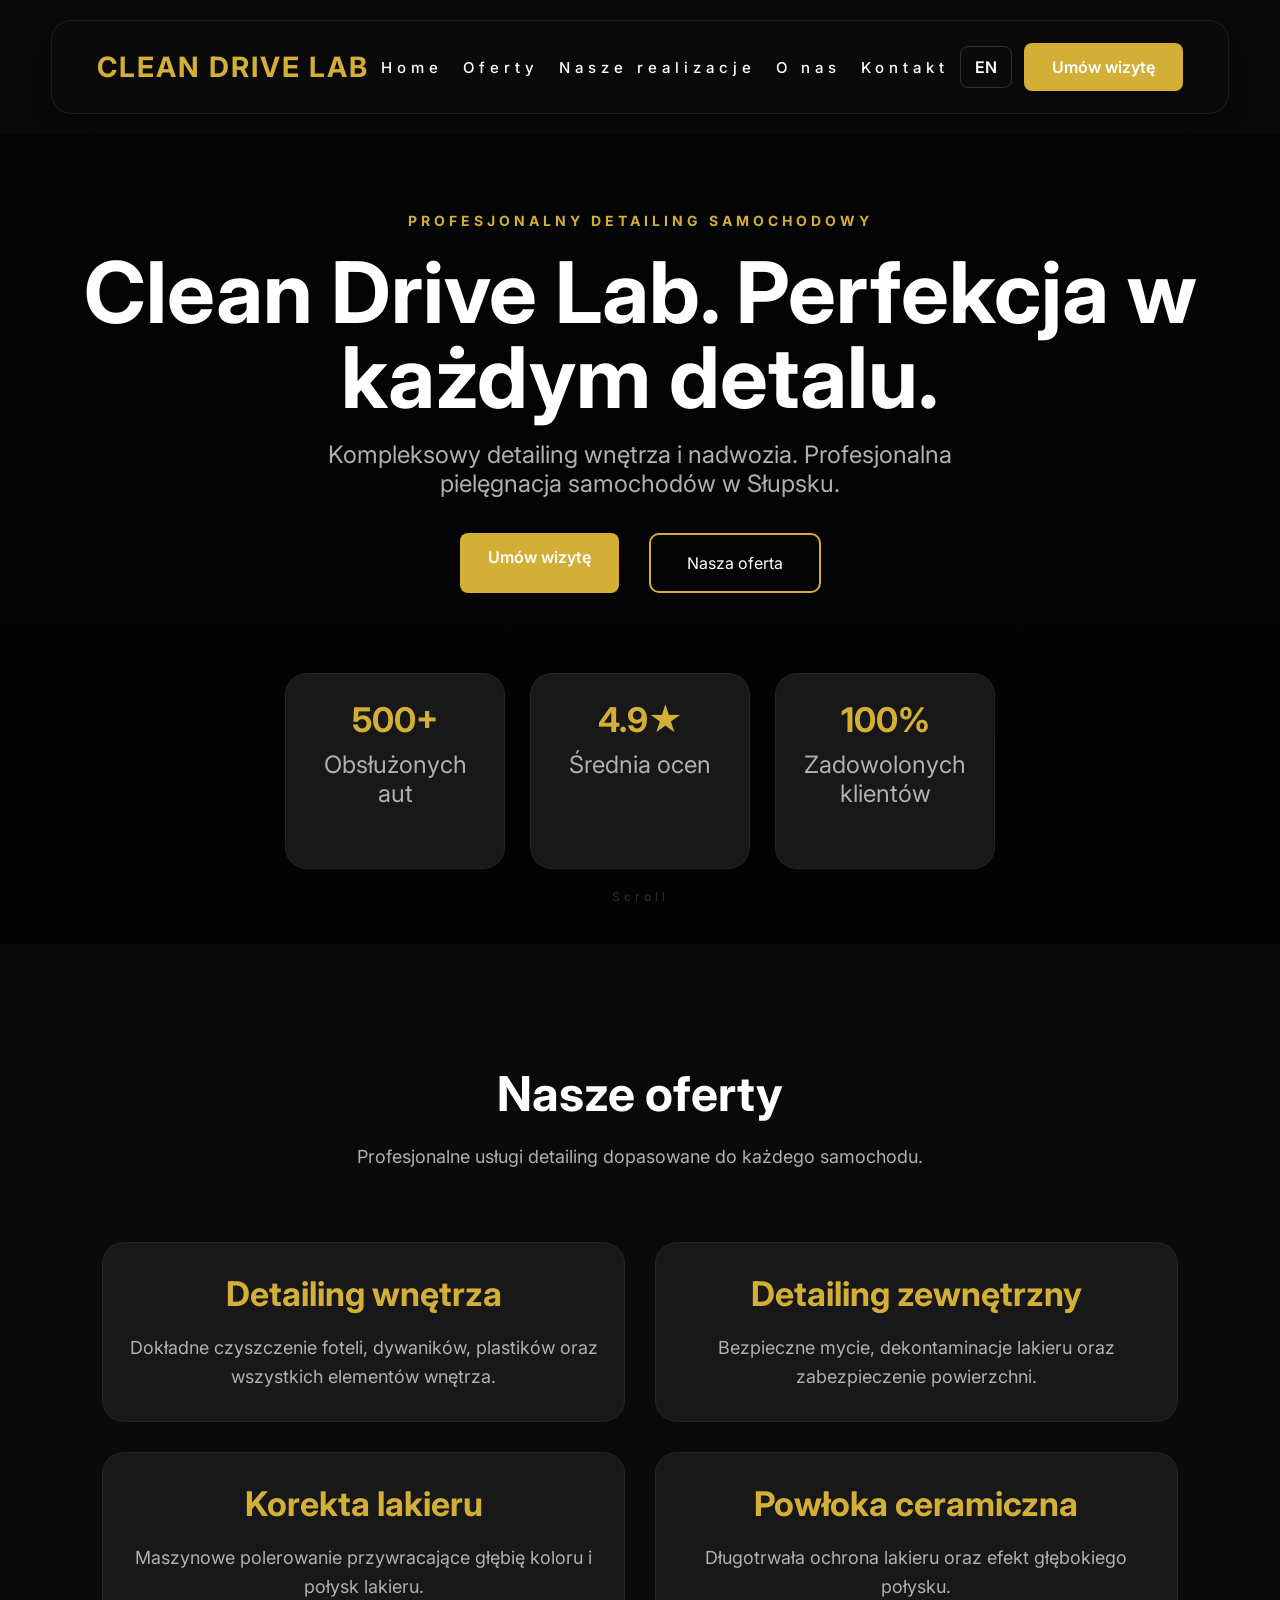
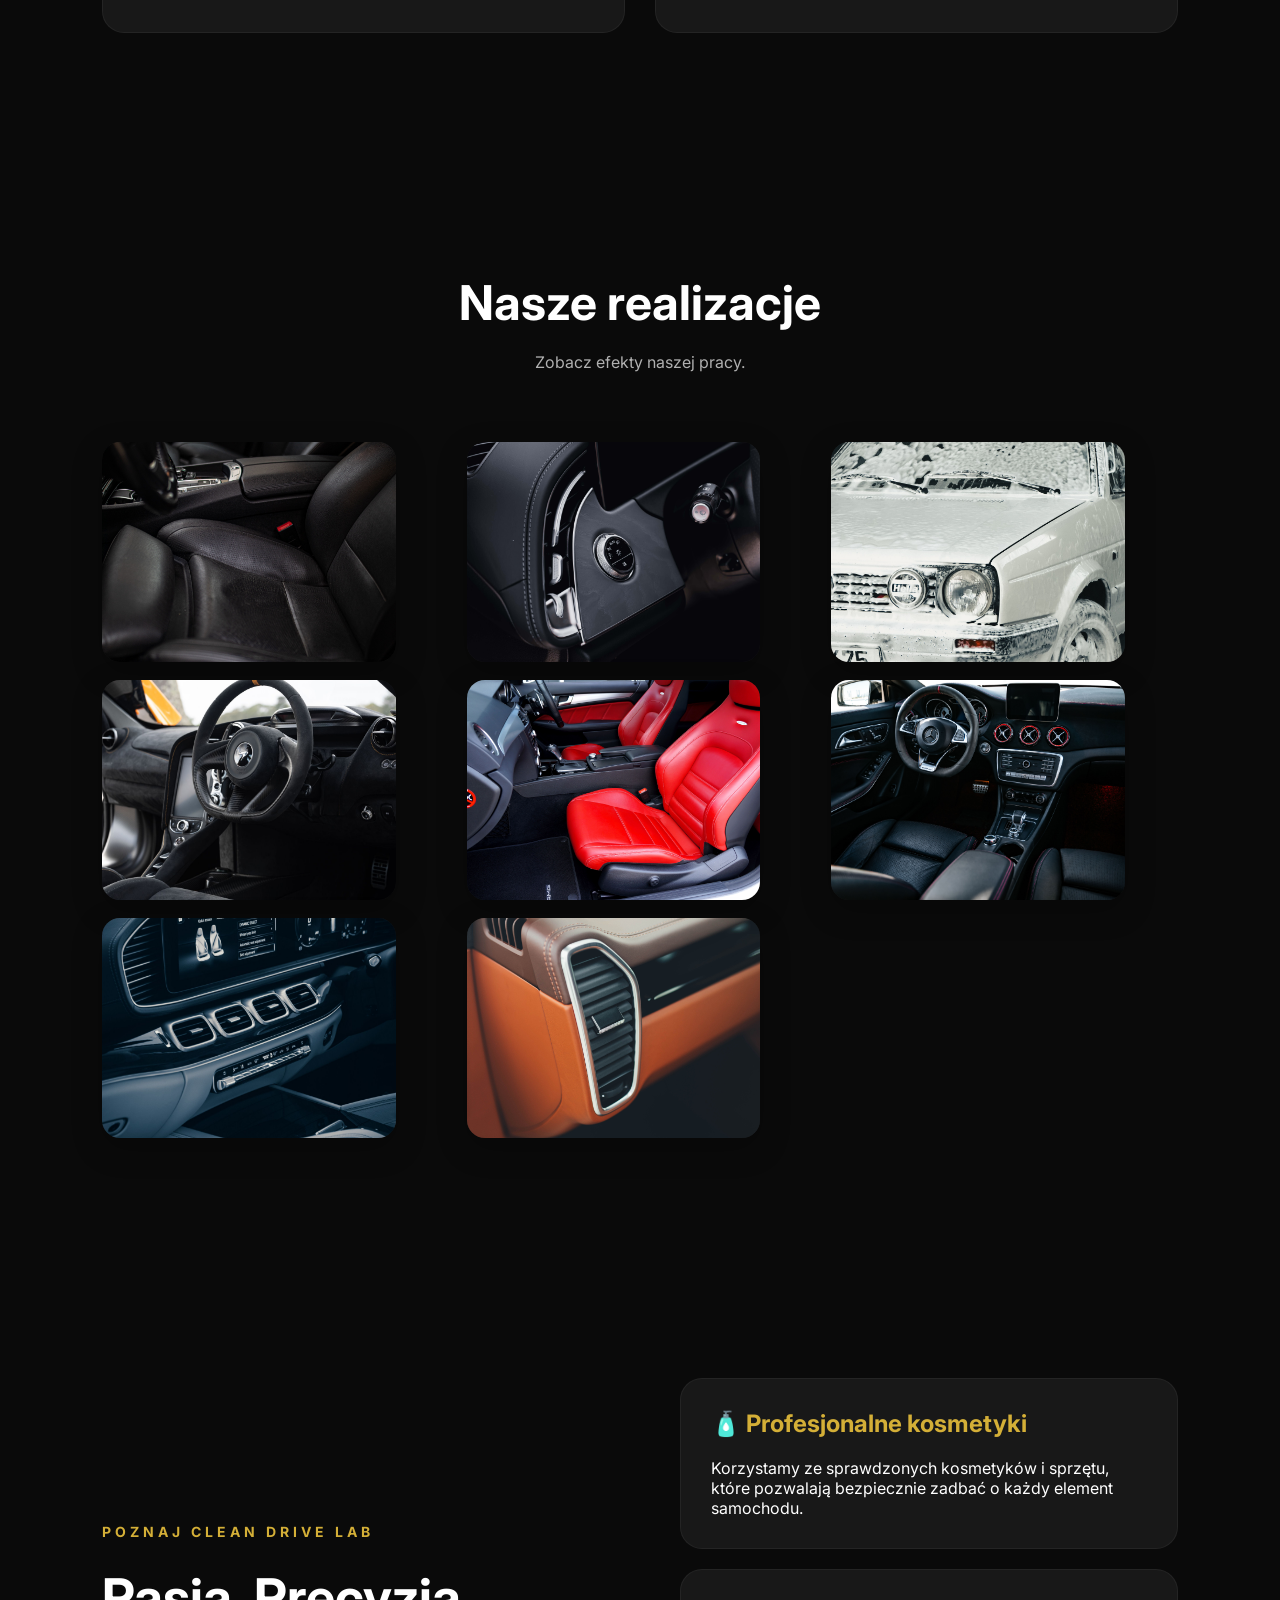
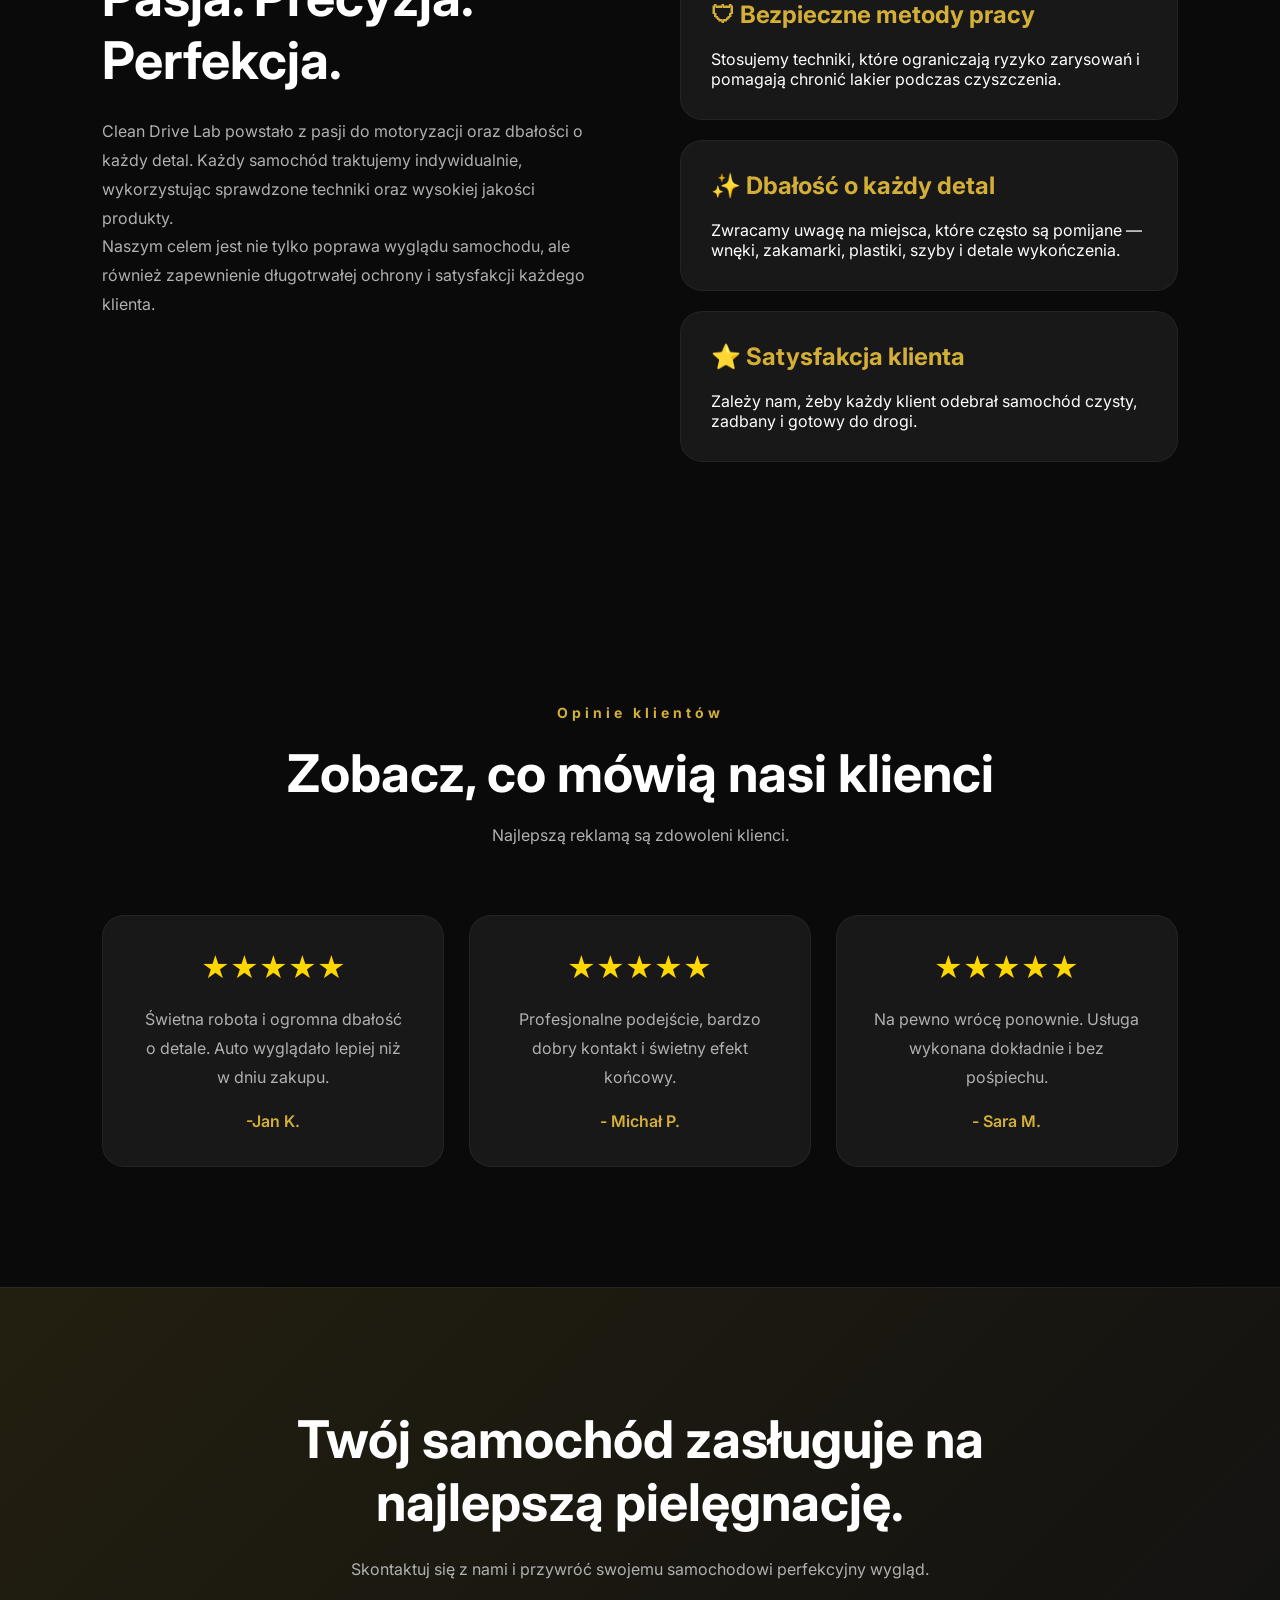
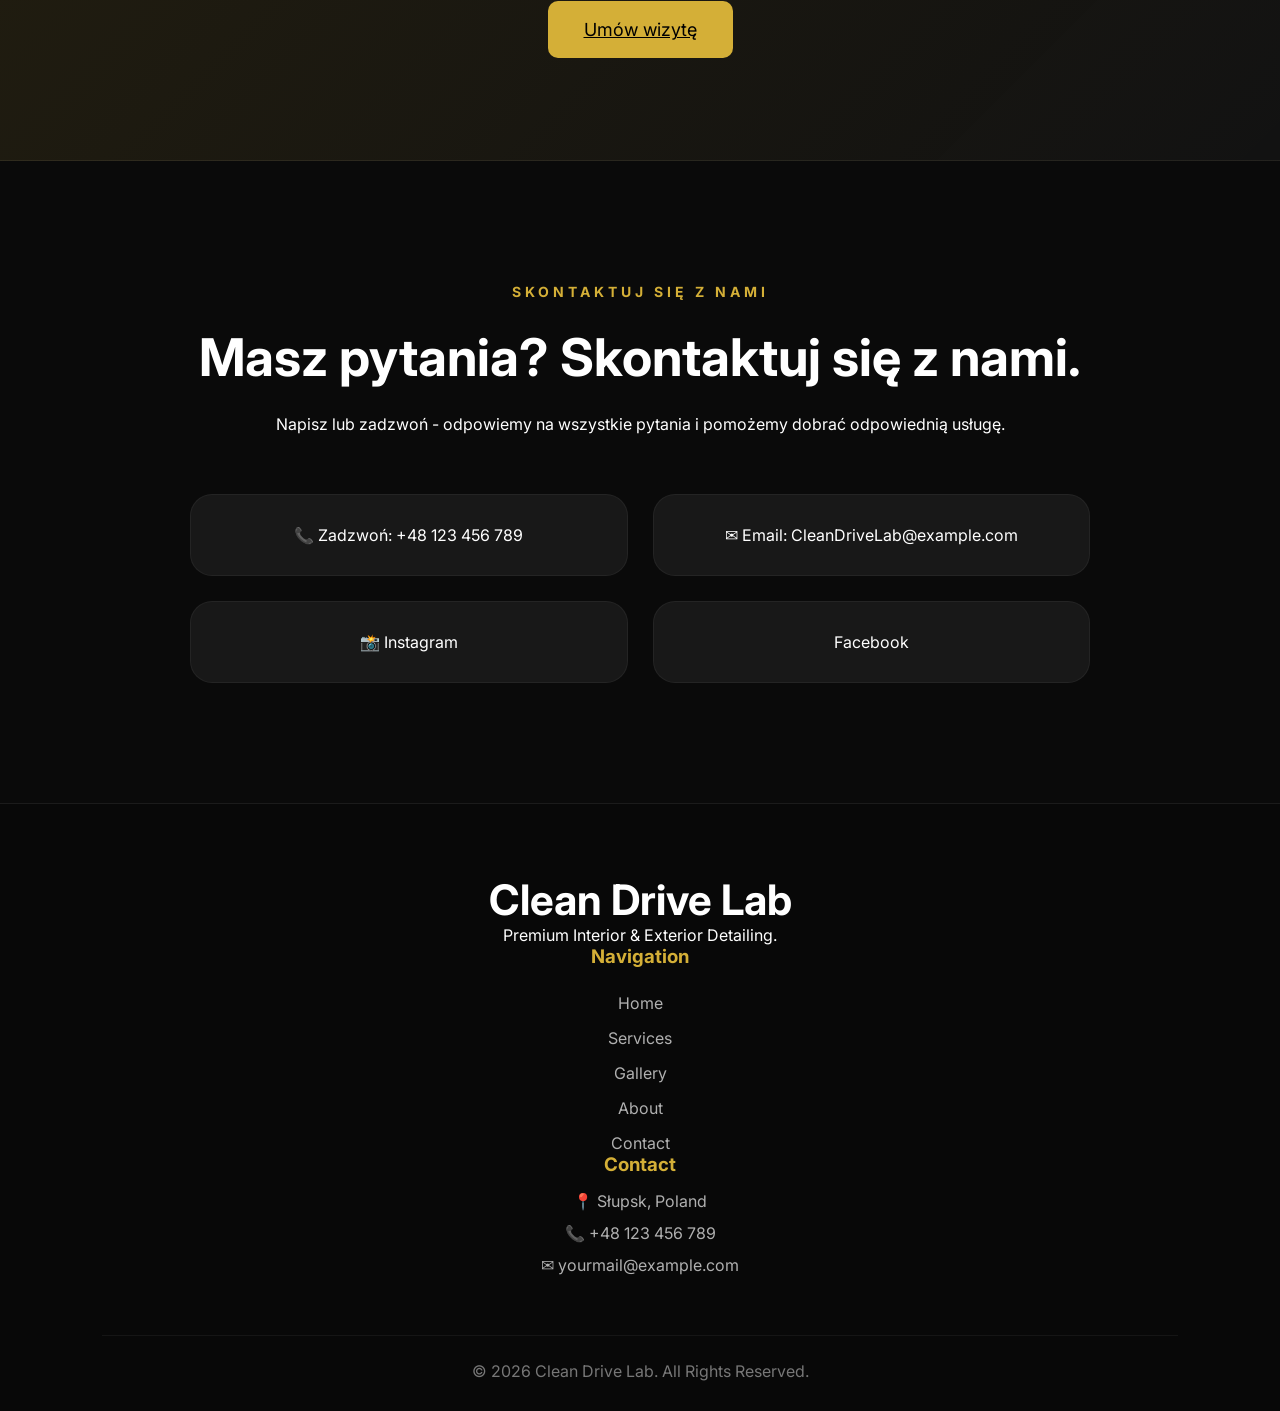
==== pl/index.html @ bde7d73b "Version 2 Polish translation and mobile fixes" ====
<!DOCTYPE html>
<html lang="en">
<head>
    <meta charset="UTF-8">
    <meta name="viewport" content="width=device-width, initial-scale=1.0">
    <title>Clean Drive Lab</title>
    <link rel="preconnect" href="https://fonts.googleapis.com">

<link rel="preconnect" href="https://fonts.gstatic.com" crossorigin>

<link href="https://fonts.googleapis.com/css2?family=Inter:wght@300;400;500;600;700&display=swap" rel="stylesheet">
    <link rel="stylesheet" href="../css/style.css">

</head>

<body>
    
    <header>

        <nav class="navbar">
            
            <div class="logo">
              
                Clean Drive Lab
            </div>

            <div class="nav-links">
            
                <a href="#home">Home</a>

                <a href="#services">Oferty</a>

                <a href="#gallery">Nasze realizacje</a>

                <a href="#about">O nas</a>

                <a href="#contact">Kontakt</a>
                
            </div>

            <a href="../index.html" class="lang-btn">EN</a>
           
            <a href="#contact" class="book-btn">
                Umów wizytę
            </a>

        </nav>

    </header>

    <section id="home" class="hero">

        <video class="hero-video" autoplay muted loop playsinline>

            <source src="../videos/hero.mp4" type="video/mp4">

        </video>

        <div class="overlay"></div>

        <div class="hero-content">

            <span class="subtitle">
                PROFESJONALNY DETAILING SAMOCHODOWY
            </span>

            <h1>

                Clean Drive Lab.      
                Perfekcja w każdym detalu.

            </h1>

            <p>

               Kompleksowy detailing wnętrza i nadwozia.
               Profesjonalna pielęgnacja samochodów w Słupsku.

            </p>

            <div class="hero-buttons">

                <a href="#contact" class="book-btn">
                    Umów wizytę

                </a>

                <a href="#services" class="secondary-btn">

                    Nasza oferta

                </a>

            </div>

            <div class="stats">

                <div class="stat-card">

                    <h2>500+</h2>

                    <p>Obsłużonych aut</p>

                </div>

                <div class="stat-card">

                    <h2>4.9★</h2>

                    <p>Średnia ocen</p>

                </div>

                <div class="stat-card">

                    <h2>100%</h2>

                    <p>Zadowolonych klientów</p>

                </div>

            </div>

           
        </div>

        <div class="scroll-indicator">

            Scroll  

        </div>

    </section>

    <section id="services" class="services">

        <h2>Nasze oferty</h2>

        <P class="services-subtitle">


            Profesjonalne usługi detailing dopasowane do każdego samochodu.

        </P>

        <div class="services-grid">

        <div class="service-card">
            <h3>Detailing wnętrza</h3>
            <p>Dokładne czyszczenie foteli, dywaników, plastików oraz wszystkich elementów wnętrza.</p>
        </div>

        <div class="service-card">
            <h3>Detailing zewnętrzny</h3>
            <p>Bezpieczne mycie, dekontaminacje lakieru oraz zabezpieczenie powierzchni.</p>
        </div>

        <div class="service-card">
            <h3>Korekta lakieru</h3>
            <p>Maszynowe polerowanie przywracające głębię koloru i połysk lakieru.</p>
        </div>

        <div class="service-card">
            <h3>Powłoka ceramiczna</h3>
            <p>Długotrwała ochrona lakieru oraz efekt głębokiego połysku.</p>
        </div>

        </div>

    </section>

    <section id="gallery" class="gallery">

    <h2>Nasze realizacje</h2>

    <p class="gallery-subtitle">

        Zobacz efekty naszej pracy.
    </p>

    <div class="gallery-grid">

    <div class="gallery-card">
        <img src="../images/car1.jpg" alt="Detailed BMW">
    </div>

    <div class="gallery-card">
        <img src="../images/car2.jpg" alt="Detailed BMW">
    </div>

    <div class="gallery-card">
        <img src="../images/car3.jpg" alt="Detailed BMW" loading="lazy">
    </div>

    <div class="gallery-card">
        <img src="../images/car4.jpg" alt="Detailed BMW" loading="lazy">
    </div>

    <div class="gallery-card">
        <img src="../images/car5.jpg" alt="Detailed BMW" loading="lazy">
    </div>

    <div class="gallery-card">
        <img src="../images/car6.jpg" alt="Detailed BMW" loading="lazy">
    </div>

    <div class="gallery-card">
        <img src="../images/car7.jpg" alt="Detailed BMW" loading="lazy">
    </div>
    <div class="gallery-card">
        <img src="../images/car8.jpg" alt="Detailed BMW" loading="lazy">
    </div>
    
</div>

</section>

<section id="about" class="about">

    <div class="about-left">

        <span class="subtitle">

            POZNAJ CLEAN DRIVE LAB

        </span>

        <h2>

            Pasja. 
            Precyzja. 
            Perfekcja.

        </h2>

        <p>

        Clean Drive Lab powstało z pasji do motoryzacji oraz dbałości o każdy detal.
        Każdy samochód traktujemy indywidualnie, wykorzystując sprawdzone techniki oraz wysokiej jakości produkty.

        </p>

        <p>

            Naszym celem jest nie tylko poprawa wyglądu samochodu, ale również zapewnienie długotrwałej ochrony i satysfakcji każdego klienta.

        </p>

    </div>

    <div class="about-right">

        <div class="feature">

            <h3>🧴 Profesjonalne kosmetyki</h3>

            <p>Korzystamy ze sprawdzonych kosmetyków i sprzętu, które pozwalają bezpiecznie zadbać o każdy element samochodu.</p>

        </div>

        <div class="feature">

            <h3>🛡 Bezpieczne metody pracy</h3>

            <p>Stosujemy techniki, które ograniczają ryzyko zarysowań i pomagają chronić lakier podczas czyszczenia.</p>

        </div>

        <div class="feature">

            <h3>✨ Dbałość o każdy detal</h3>

            <p>Zwracamy uwagę na miejsca, które często są pomijane — wnęki, zakamarki, plastiki, szyby i detale wykończenia.</p>

        </div>

        <div class="feature">

            <h3>⭐ Satysfakcja klienta</h3>

            <p>Zależy nam, żeby każdy klient odebrał samochód czysty, zadbany i gotowy do drogi.</p>

        </div>

    </div>

</section>

<section id="reviews" class="reviews">
    <span class="subtitle">
        Opinie klientów
    </span>

    <h2>
        Zobacz, co mówią nasi klienci
    </h2>

    <p class="reviews-subtitle">
        Najlepszą reklamą są zdowoleni klienci.
    </p>

<div class="reviews-grid">
    <div class="review-card">
        <h3>★★★★★</h3>
        <p>
           Świetna robota i ogromna dbałość o detale. Auto wyglądało lepiej niż w dniu zakupu. 
        </p>
        <span>-Jan K.</span>
    </div>

     <div class="review-card">

            <h3>★★★★★</h3>

            <p>

              Profesjonalne podejście, bardzo dobry kontakt i świetny efekt końcowy.  
            </p>

            <span>- Michał P.</span>

        </div>

        <div class="review-card">

            <h3>★★★★★</h3>

            <p>

                Na pewno wrócę ponownie. Usługa wykonana dokładnie i bez pośpiechu.
            </p>

            <span>- Sara M.</span>

        </div>

</div>
</section>


<section class="cta">
     
    <h2>Twój samochód zasługuje na najlepszą pielęgnację.</h2>

    <p>
        Skontaktuj się z nami i przywróć swojemu samochodowi perfekcyjny wygląd.
    </p>
    <a href="#contact" class="hero-btn">
        Umów wizytę
    </a>
    
    </section>



    <section id="contact" class="contact">

    <span class="subtitle">SKONTAKTUJ SIĘ Z NAMI</span>

    <h2>Masz pytania?
        Skontaktuj się z nami.
    </h2>

    <p class="contact-text">
       Napisz lub zadzwoń - odpowiemy na wszystkie pytania i pomożemy dobrać odpowiednią usługę. 
    </p>

    <div class="contact-box">
        <a href="tel:+48 123 456 789" class="contact-card">
            📞 Zadzwoń: +48 123 456 789
        </a>

    
        <a href="CleanDriveLab@exapmle.com" class="contact-card">
              ✉ Email: CleanDriveLab@example.com

        </a>

         <a href="https://www.instagram.com/" class="contact-card" target="_blank">
            📸 Instagram
        </a>

        <a href="https://www.facebook.com/" class="contact-card" target="_blank">
            Facebook
        </a>
    </div>
        
        

    </section>

    <footer>
        <div class="footer-container">
            <div class="footer-logo">
                <h2>Clean Drive Lab</h2>
                <p>
                    Premium Interior & Exterior Detailing.
                </p>

            </div>

            <div class="footer-links">
                <h3>Navigation</h3>
                
                <a href="#home">Home</a>
                <a href="#services">Services</a>
                <a href="#gallery">Gallery</a>
                <a href="#about">About</a>
                <a href="#contact">Contact</a>
            </div>

            <div class="footer-contact">
                <h3>Contact</h3>
                <p>📍 Słupsk, Poland</p>

                <p>📞 +48 123 456 789</p>

                <p>✉ yourmail@example.com</p>

            </div>

        </div>

        <div class="copyright">
             © 2026 Clean Drive Lab. All Rights Reserved.
        </div>
    </footer>

    <script src="../js/script.js"></script>

</body>
</html>
---- css/style.css ----
:root {
    --background:#0A0A0A;
    --card:#181818;
    --gold:#D4AF37;
    --white:#FFFFFF;
    --grey:#B0B0B0;
}


html{
    scroll-behavior:smooth;
}


* {
  margin: 0;
  padding: 0;
  box-sizing: border-box;
}

html,body{
    width:100%;
    overflow-x:hidden;
}

body {

  background: var(--background);
  color: var(--white);
  font-family: 'Inter', sans-serif;
  scroll-behavior:smooth;
}


.navbar {
  display: flex;
  justify-content: space-between;
  align-items: center;
  padding:22px 45px;
  position:sticky;
  top:0;
  z-index:1000;
  background:rgba(10,10,10,85);
  backdrop-filter:blur(12px);
  width:92%;
  max-width: 1700px;
  margin:20px auto;
  border-radius: 20px;
  border:1px solid rgba(255,255,255,.08);
  box-shadow: 0 20px 60px rgba(0,0,0,.45);
}

.logo{
  font-size: 28px;
  font-weight: 700;
  letter-spacing: 2px;
  text-transform: uppercase;
  color: var(--gold);
}

.nav-links {
  display: flex;
  list-style:none;
  gap: 20px;
}

.nav-links a{
    text-decoration: none;
    color: var(--white);
    transition: color 0.3s;
    font-weight: 500;
    font-size: 15px;
    letter-spacing: 5px;
}

.nav-links a:hover {
  color: var(--gold);
  letter-spacing: 2px;
}

.book-btn{
    background: var(--gold);
    color: var(--white);
    padding: 14px 28px;
    border: none;
    border-radius: 8px;
    cursor: pointer;
    transition:0.3s;
    font-weight: 600;
    text-decoration:none;
    display:inline-block;
}

.book-btn:hover{
    transform: scale(1.05);
}

.hero {

    min-height:90vh;
    padding:0 40px;
    position:relative;
    display:flex;
    justify-content: center;
    align-items: center;
    text-align: center;
    overflow:hidden;
}

.hero h1 {
  font-size: 85px;
  margin: 20px 0;
  line-height: 1;
  font-weight: 700;
}

.hero p{
    font-size: 24px;
    color:var(--grey);
    max-width:700px;
    margin:0 auto 35px;
}

.hero-btn{
    background:var(--gold);
    color:black;
    border:none;
    padding:18px 36px;
    font-size:18px;
    border-radius:10px;
    cursor:pointer;
    transition:0.3s;
}

.hero-btn:hover{
    transform:translateY(-3px);
    box-shadow: 0 10px 30px rgba(212,175,55,.35);
}

.hero-content{
    position:relative;
    z-index:2;
    animation:fadeUp 1.2s ease;
}

.subtitle{
    color:var(--gold);
    letter-spacing:4px;
    font-size:14px;
    font-weight:bold;
}

.hero-buttons{
    display:flex;
    justify-content:center;
    gap:30px;
    margin-top:35px;
}

.secondary-btn{
    display:inline-block;

    background:transparent;

    color:white;

    border:2px solid var(--gold);

    padding:18px 36px;

    border-radius:10px;

    cursor:pointer;

    transition:.3s;

    text-decoration:none;
}

.secondary-btn:hover{
    background:var(--gold);
    color:black;
    box-shadow:0 10px 30px rgba(212,175,55,.25);
}

.stats{
    display:flex;
    justify-content:center;
    gap: 25px;
    margin-top:80px;
}

.stat-card{
    background:var(--card);
    padding: 25px;
    width: 220px;
    border-radius: 22px;
    transition:.3s;
    border:1px solid rgba(255,255,255,.05);
}

.stat-card:hover{
    transform:translateY(-12px);
    box-shadow: 0 25px 60px rgba(0,0,0,.5);
}

.stat-card h2{
    color:var(--gold);
    font-size: 34px;
    margin-bottom:10px;
}

.stat-card p{
    color:var(--grey);
}

.hero-video{
    position:absolute;
    inset:0;
    width:100%;
    height:100%;
    object-fit:cover;
    object-position:center;
    filter:brightness(.45);
    z-index:0;
}

.overlay{
    position:absolute;
    inset:0;
    background:linear-gradient(
        to bottom,

        rgba(0,0,0,.55),

        rgba(0,0,0,.75)
    )
        ;
        z-index:1;
}

@keyframes fadeUp{
    from{
        opacity:0;
        transform:translateY(50px);
    }
    to{
        opacity:1;
        transform:translateY(0);
    }
}

.scroll-indicator{
    position:absolute;
    bottom: 40px;
    left:50%;
    transform:translateX(-50%);
    color:var(--grey);
    letter-spacing:4px;
    font-size:12px;
}

.gallery{

    padding:120px 8%;

    text-align:center;

}

.gallery h2{

    font-size:48px;

    margin-bottom:20px;

}

.gallery-subtitle{

    color:var(--grey);

    margin-bottom:70px;

}

.gallery-grid{

    display:grid;

    grid-template-columns:repeat(auto-fit,minmax(280px,1fr));

    gap:18px;

}

.gallery-card{

    aspect-ratio:4/3;

    border-radius:18px;

    overflow:hidden;

    background:var(--card);

    cursor:pointer;

    max-height:220px;

    box-shadow:0 10px 30px rgba(0,0,0,.25);

}

.gallery-card img{

    width:100%;

    height:100%;

    object-fit:cover;

    transition:.4s;

    object-position:center;

}

.gallery-card:hover img{

    transform:scale(1.08);
}

.contact{
    padding:120px 8%;
    text-align:center;
}

.contact h2{
    font-size:52px;
    margin:25px 0;
}

.contact-text{
    color:var(-grey);
    margin-bottom:60px;
}

.contact-box{
    max-width:900px;
    margin:0 auto;
    display:grid;
    grid-template-columns:repeat(2,1fr);
    gap:25px;
}

.contact-card{
    background:var(--card);
    color:var(--white);
    text-decoration:none;
    padding:30px;
    border-radius:22px;
    border:1px solid rgba(255,255,255,.05);
    transition:.35s;
}

.contact-card:hover{
    transform:translateY(-8px);
    border-color:var(--gold);
    color:var(--gold);
}

.reviews{
    padding:120px 8%;
    text-align:center;
}

.reviews h2{
    font-size:52px;
    margin:20px 0;
}

.reviews-subtitle{
    color:var(--grey);
    margin-bottom:70px;
}

.reviews-grid{
    display:grid;
    grid-template-columns:repeat(3,1fr);
    gap:25px;
}

.review-card{
    background:var(--card);
    padding:35px;
    border-radius:22px;
    border:1px solid rgba(255,255,255,.05);
    transition:.35s;
}

.review-card:hover{
    transform:translateY(-10px);
    border-color:var(--gold);
}

.review-card h3{
    color:#FFD700;
    font-size:28px;
    margin-bottom:20px;
}

.review-card p{
    color:var(--grey);
    line-height:1.8;
    margin-bottom:20px;
}

.review-card span{
    color:var(--gold);
    font-weight:600;
}

.cta{
    padding:120px 8%;
    text-align:center;
    background:linear-gradient(
        135deg,
        rgba(212,175,55,.12),
        rgba(255,255,255,.03)
    );
    border-top:1px solid rgba(255,255,255,.06);
    border-bottom:1px solid rgba(255,255,255,.06);
}

.cta h2{
    font-size:52px;
    max-width:900px;
    margin:0 auto 25px;
}

.cta p{
    color:var(--grey);
    margin-bottom:40px;
}

section{
    scroll-margin-top:120px;
}


@media (max-width: 900px) {
    .navbar {
        width:92%;

        flex-direction: column;

        padding:18px;
        
        gap:20px;

    
    }

    .nav-links {
        flex-direction: column;
        
        align-items:center;

        gap:18px;
    }

    .hero{
        padding:120px 20px 60px;
    }

    .hero h1 {
        font-size:42px;
        line-height:1.1;
    }

    .services h2,
    .gallery h2,
    .about-left h2,
    .reviews h2,
    .contact h2{
        font-size:36px;
    }

    .hero p {
        font-size: 10px;
    }

    .hero-buttons {
        flex-direction: column;
        align-items:center;
    }

    .stats,
    .services-grid,
    .gallery-grid,
    .about,
    .reviews-grid,
    .contact-box,
    .footer-container{
    grid-template-columns:1fr;
}

    .stats {
        flex-direction: column;

        margin-top:50px;

        align-items: center;
    }

    .stat-card,
    .service-card,
    .feature,
    .review-card,
    .contact-card{
    width:100%;
    max-width:340px;
    margin:0 auto;
}

    .gallery-card{
        width:100%;
        max-width:340px;
        margin:0 auto;
        aspect-ratio:4/3;
    }


    .about-left h2,
    .services h2,
    .gallery h2,
    .reviews h2,
    .contact h2,
    .cta h2{
    font-size:36px;
}

    section{
        padding-left:20px;
        padding-right:20px;
    }

    .stats-card{
        width:100%;
        max-width:320px;
    }


    .gallery-grid{

        grid-template-columns:1fr;

    }


.contact-box{
    grid-template-columns:1fr;
}

.footer-container{
    grid-template-columns:1fr;
    text-align:center;
}

.reviews-grid{
    grid-template-columns:1fr;
}

.cta h2{
    font-size:36px;
}

.services-grid{
    display:grid;
    grid-template-columns:1fr !important;
    width:100%;
}

.service-card{
    width:100%;
    max-width:100%;
    box-sizing:border-box;
}

    .about{
        display:grid;
        grid-template-columns:1fr;
        text-align:center;
        gap:50px;
        padding:70px 20px;
    }

    .about-left{
        width:100%;
    }

    .about-left h2{
        font-size:42px;
    }

    .about-left p{
        font-size:16px;
        line-height:1.7;
    }

    .about-right{
    display:grid;
    grid-template-columns:1fr;
    gap:20px;
    width:100%;
}

.feature{
    padding:20px;
    border-radius:16px;
    width:100%;
    max-width:100%;
    margin:0;
    box-sizing:border-box;
}

.feature h3{
    font-size:20px;
    margin-bottom:12px;
}

.feature p{
    font-size:15px;
    line-height:1.6s;
}

}

.services{

    overflow:hidden;
    
    padding:120px 8%;

    text-align:center;
}

.services h2{

    font-size:48px;

    margin-bottom:20px;

}

.services-subtitle{

    color:var(--grey);

    margin-bottom:70px;

}

.services-grid{

    display:grid;

    grid-template-columns:repeat(2,1fr);

    gap:30px;

}

.service-card{

background:var(--card);

width:100%;

max-width:none;

padding:30px 22px;

border-radius:22px;

border:1px solid rgba(255,255,255,.05);

transition:.35s;

}

.service-card:hover{

    transform:translateY(-10px);

    border-color:var(--gold);

}

.service-card h3{

    color:var(--gold);

    margin-bottom:20px;

    font-size:34px;

}

.services p{

    color:var(--grey);

    font-size:18px;

    line-height:1.6;

}

.about{
    padding:120px 8%;
    display:grid;
    grid-template-columns:1fr 1fr;
    gap:80px;
    align-items:center;
}

.about-left h2{
    font-size:52px;
    margin:25px 0;
}

.about-left p{
    color:var(--grey);
    line-height:1.8;
}

.about-right{
    display:grid;
    gap: 20px;
}

.feature h3{

    color:var(--gold);

    margin-bottom:20px;

    font-size:24px;

}


.feature{

background:var(--card);

padding:30px;

border-radius:22px;

border:1px solid rgba(255,255,255,.05);

transition:.35s;
}

.feature:hover{
     transform:translateY(-12px);
    
     border:1px solid var(--gold);
}

footer{
    background:#080808;
    padding:70px 8% 30px;
    border-top:1px solid rgba(255,255,255,.08);
}

.footer-container{
    grid-template-columns:1fr;
    text-align: center;
    width:100%;
}

.footer-logo h2{
    font-size:42px;
}

.footer-links{
    display:flex;
    flex-direction:column;
    gap:15px;
}

.footer-links h3{
    color:var(--gold);
    margin-bottom:10px;
}

.footer-links a{
    color:var(--grey);
    text-decoration:none;
    transition:.3s;
}

.footer-links a,
.footer-contact p{
    word-break:break-word;
}

.footer-links a:hover{
    color:var(--gold);
}

.footer-contact h3{
    color:var(--gold);
    margin-bottom:15px;
}

.footer-contact p{
    color:var(--grey);
    margin-bottom:12px;
}

.copyright{
    text-align:center;
    color:#777;
    margin-top:60px;
    border-top:1px solid rgba(255,255,255,.05);
    padding-top:25px;
}

.lang-btn{
    color:var(--white);
    text-decoration:none;
    font-weight:600;
    border:1px solid rgba(255,255,255,.15);
    padding:10px 14px;
    border-radius:8px;
    transition:.3s;
}

.lang-btn:hover{
    color:var(--gold);
    border-color:var(--gold);
}

@media (max-width:900px){

    .about{
        display:grid;
        grid-template-columns:minmax(0, 1fr) !important;
        width:100%;
        max-width:100%;
        padding:70px 20px;
        gap:40px;
        overflow:hidden;
    }
    .about-left,
    .about-right{
        display:grid;
        grid-template-columns:1fr;
        width:100%;
        max-width:100%;
        min-width:0;
        gap:20px;
    }

    .about-left h2{
        font-size:38px;
        line-height:1.1;
        overflow-wrap:anywhere;
    }

    .about-left p{
        font-size:15px;
        line-height:1.7;
        overflow-wrap:anywhere;
    }

    .feature{
        width:100%;
        max-width:100%;
        min-width:0;
        padding:22px 18px;
        box-sizing:border-box;
        overflow:hidden;
    }

    .about-left h2{
        font-size:38px;
        line-height:1.1;
        overflow-wrap:anywhere;
    }

    .about-left p{
        font-size:15px;
        line-height:1.7;
        overflow-wrap:anywhere;
    }

}
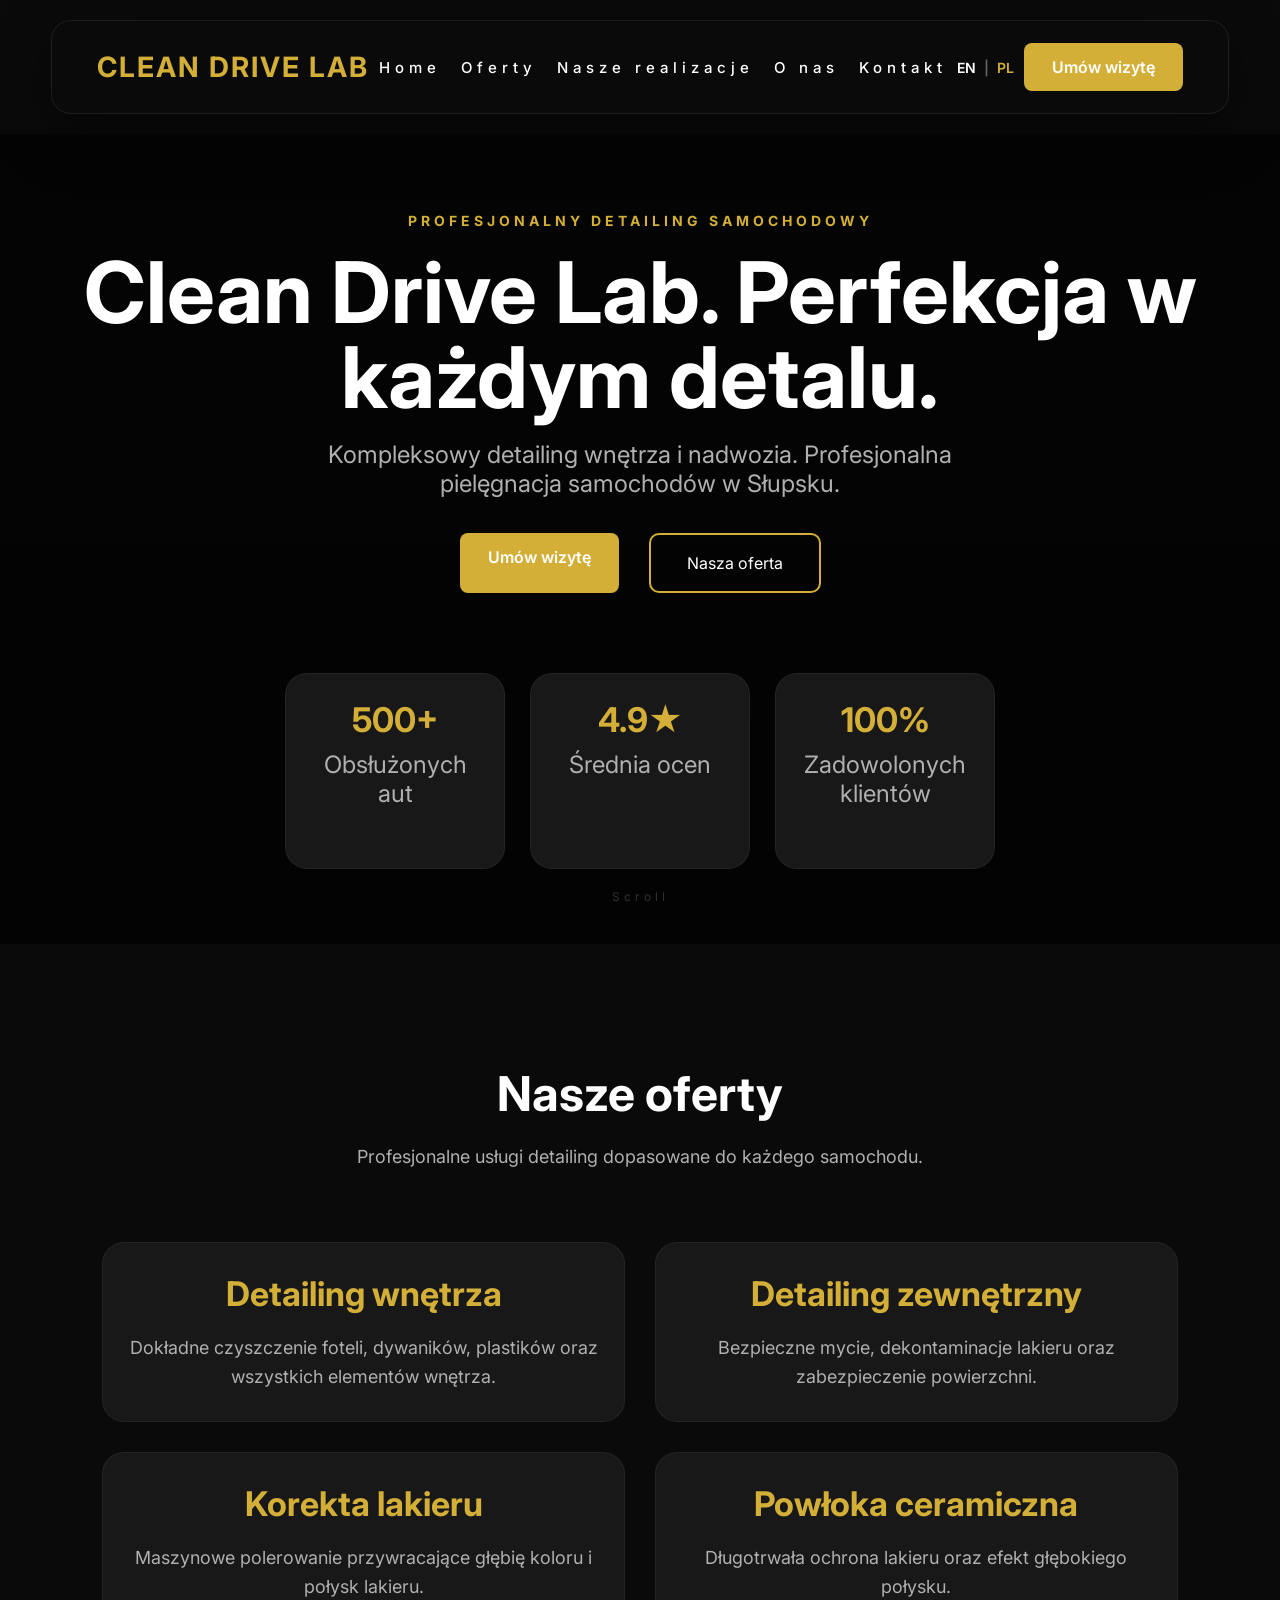
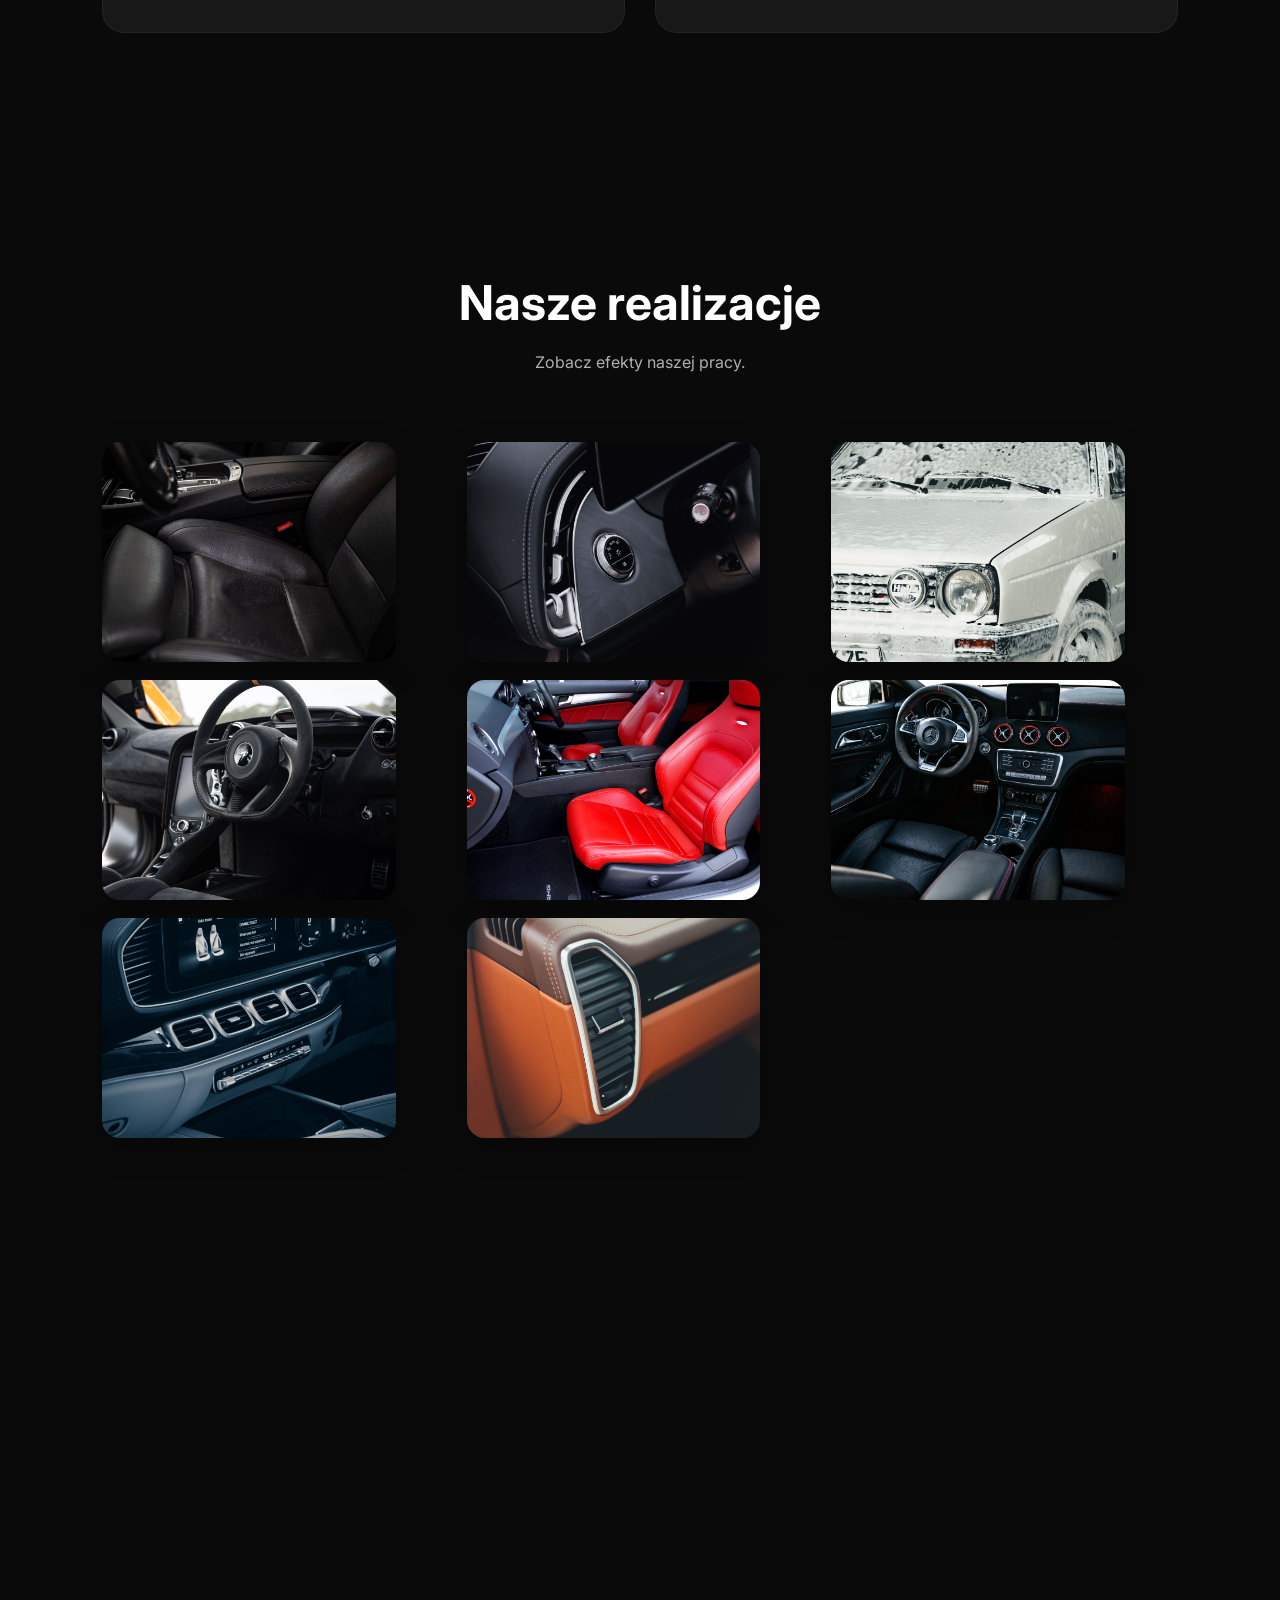
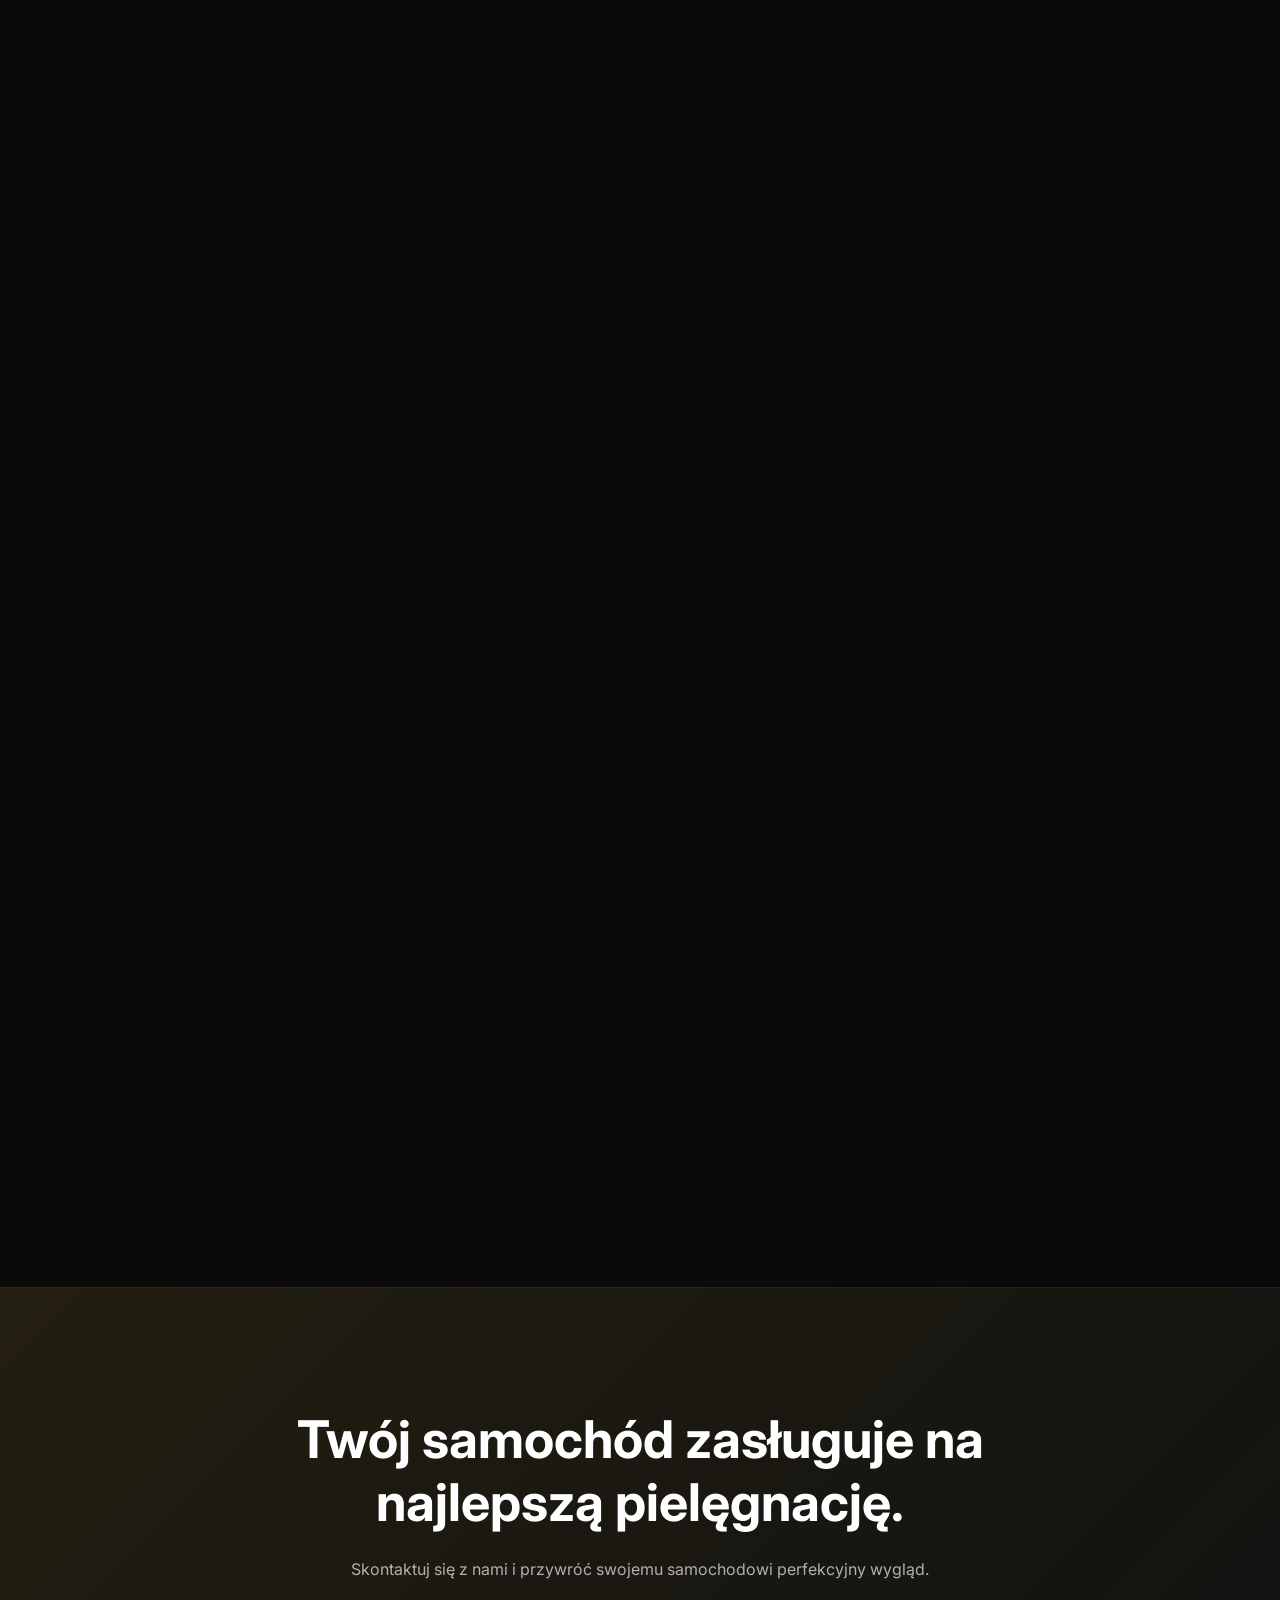
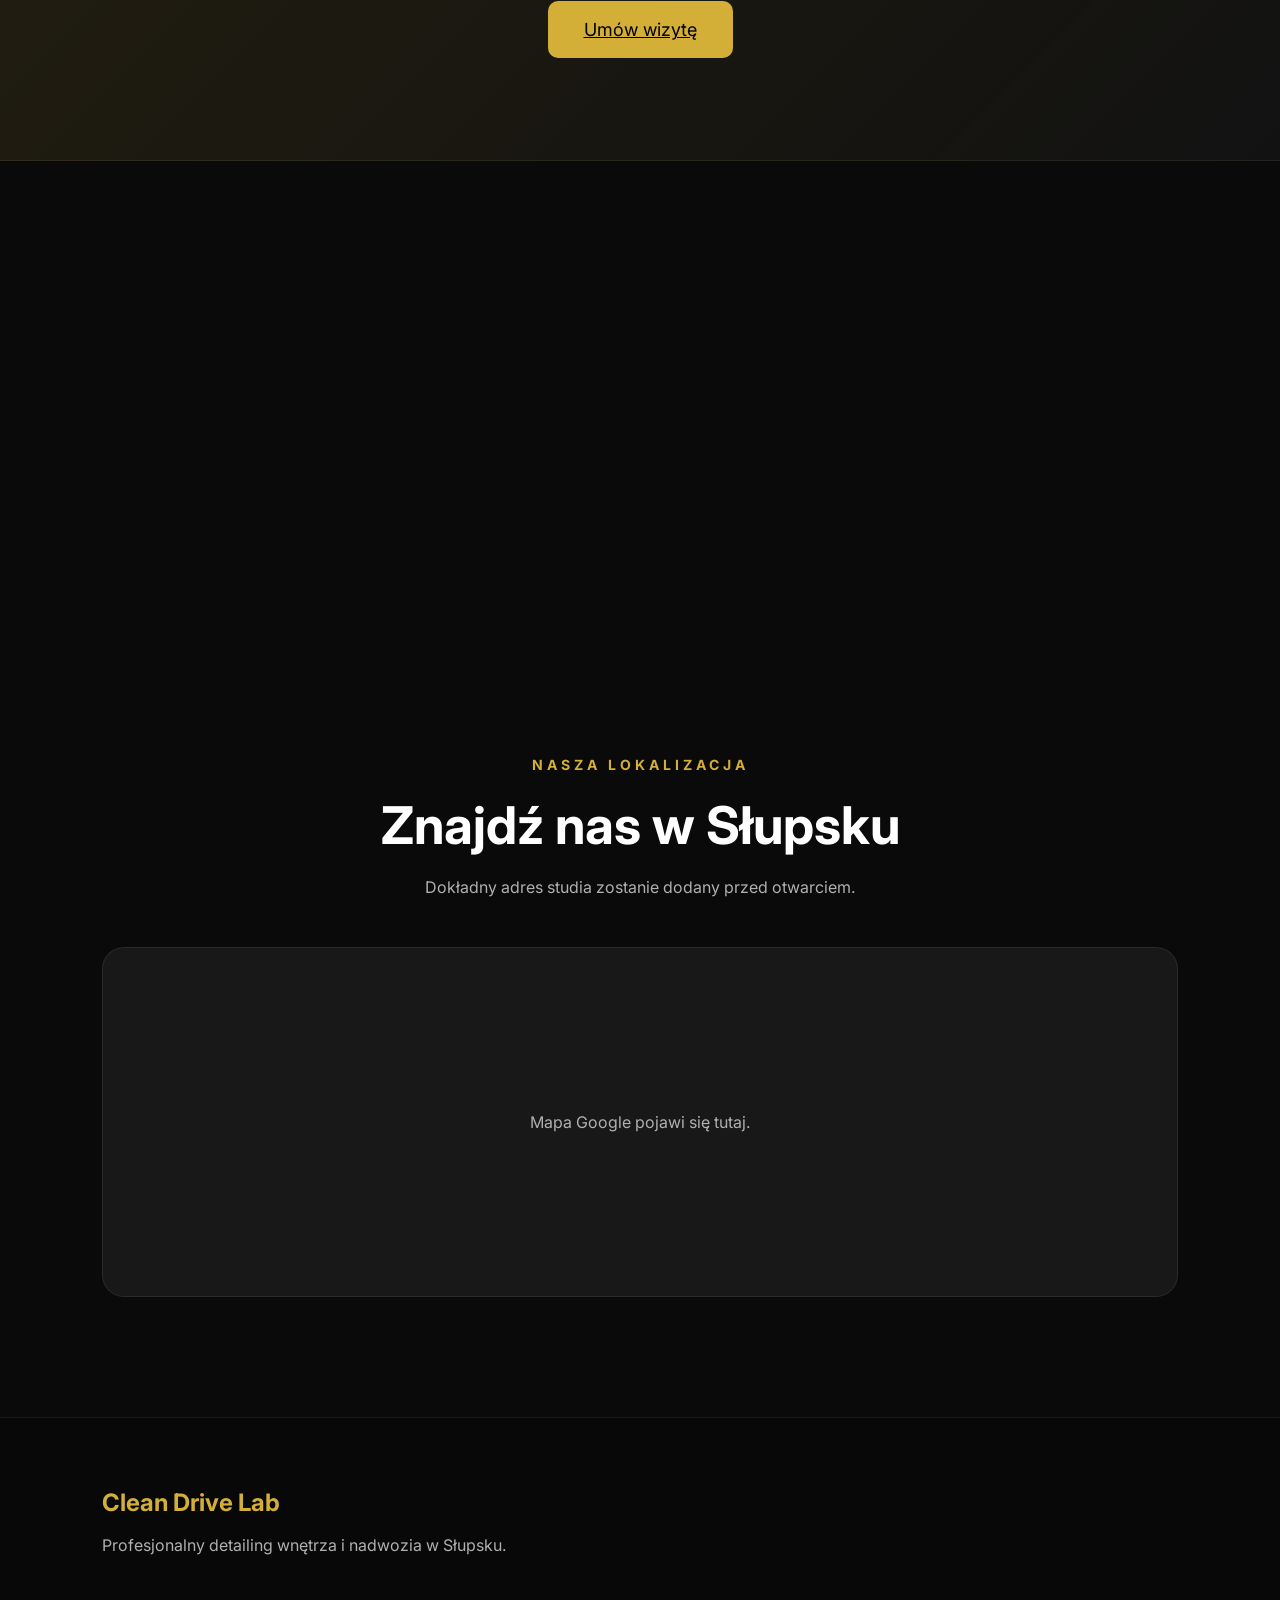
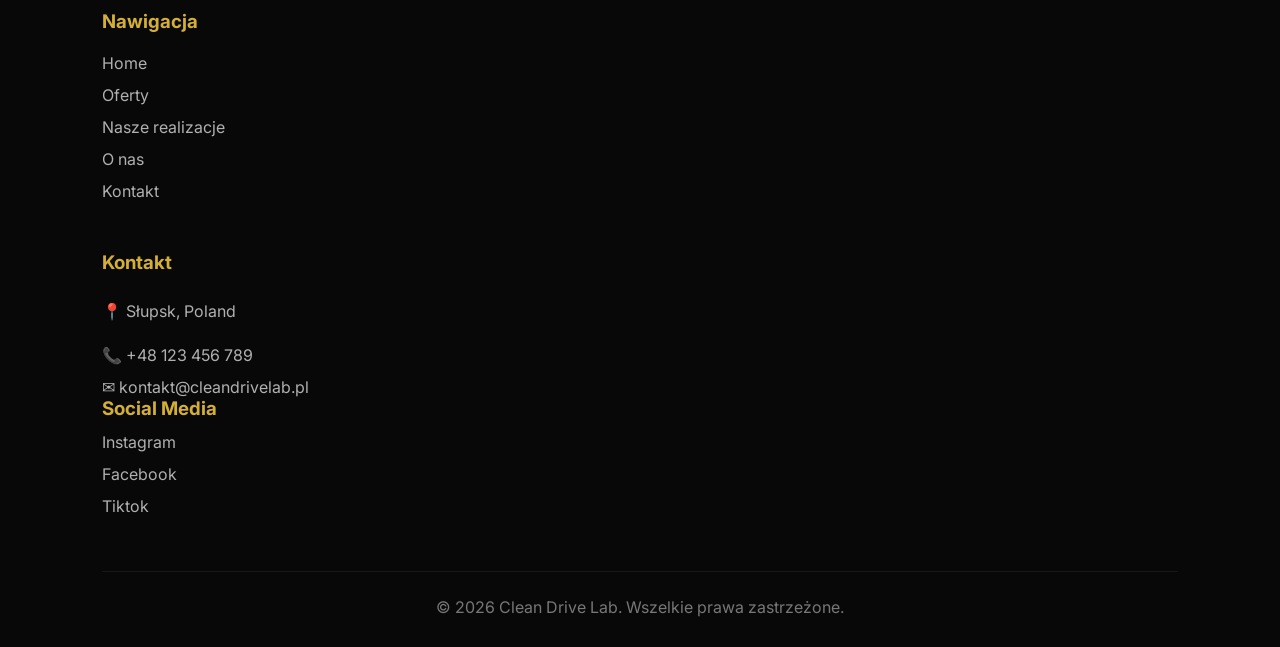
==== commit 1efa365c: "Add Version 2 SEO animations and bilingual improvements" ====
--- a/pl/index.html
+++ b/pl/index.html
@@ -1,16 +1,20 @@
 <!DOCTYPE html>
-<html lang="en">
+<html lang="pl">
 <head>
     <meta charset="UTF-8">
     <meta name="viewport" content="width=device-width, initial-scale=1.0">
-    <title>Clean Drive Lab</title>
+    <title>Clean Drive Lab | Detailing Samochodowy Słupsk</title>
+    <meta
+    name="description"
+    content="Profesjonalny detailing samochodowy w Słupsku. Czyszczenie wnętrza, detailing zewnętrzny, korekta lakieru i powłoki ceramiczne."
+    >
     <link rel="preconnect" href="https://fonts.googleapis.com">
 
 <link rel="preconnect" href="https://fonts.gstatic.com" crossorigin>
 
 <link href="https://fonts.googleapis.com/css2?family=Inter:wght@300;400;500;600;700&display=swap" rel="stylesheet">
     <link rel="stylesheet" href="../css/style.css">
-
+<link rel="icon" type="imagine/png" href="images/favicon.png">
 </head>
 
 <body>
@@ -38,7 +42,11 @@
                 
             </div>
 
-            <a href="../index.html" class="lang-btn">EN</a>
+            <div class="language-switcher">
+                <a href="../index.html">EN</a>
+                <span class="lang-divider">|</span>
+                <span class="lang-active">PL</span>
+            </div>
            
             <a href="#contact" class="book-btn">
                 Umów wizytę
@@ -132,7 +140,7 @@
 
     </section>
 
-    <section id="services" class="services">
+    <section id="services" class="services reveal">
 
         <h2>Nasze oferty</h2>
 
@@ -145,22 +153,22 @@
 
         <div class="services-grid">
 
-        <div class="service-card">
+        <div class="service-card reveal">
             <h3>Detailing wnętrza</h3>
             <p>Dokładne czyszczenie foteli, dywaników, plastików oraz wszystkich elementów wnętrza.</p>
         </div>
 
-        <div class="service-card">
+        <div class="service-card reveal">
             <h3>Detailing zewnętrzny</h3>
             <p>Bezpieczne mycie, dekontaminacje lakieru oraz zabezpieczenie powierzchni.</p>
         </div>
 
-        <div class="service-card">
+        <div class="service-card reveal">
             <h3>Korekta lakieru</h3>
             <p>Maszynowe polerowanie przywracające głębię koloru i połysk lakieru.</p>
         </div>
 
-        <div class="service-card">
+        <div class="service-card reveal">
             <h3>Powłoka ceramiczna</h3>
             <p>Długotrwała ochrona lakieru oraz efekt głębokiego połysku.</p>
         </div>
@@ -169,7 +177,7 @@
 
     </section>
 
-    <section id="gallery" class="gallery">
+    <section id="gallery" class="gallery reveal">
 
     <h2>Nasze realizacje</h2>
 
@@ -180,44 +188,44 @@
 
     <div class="gallery-grid">
 
-    <div class="gallery-card">
-        <img src="../images/car1.jpg" alt="Detailed BMW">
-    </div>
-
-    <div class="gallery-card">
-        <img src="../images/car2.jpg" alt="Detailed BMW">
-    </div>
-
-    <div class="gallery-card">
-        <img src="../images/car3.jpg" alt="Detailed BMW" loading="lazy">
-    </div>
-
-    <div class="gallery-card">
-        <img src="../images/car4.jpg" alt="Detailed BMW" loading="lazy">
-    </div>
-
-    <div class="gallery-card">
-        <img src="../images/car5.jpg" alt="Detailed BMW" loading="lazy">
-    </div>
-
-    <div class="gallery-card">
-        <img src="../images/car6.jpg" alt="Detailed BMW" loading="lazy">
-    </div>
-
-    <div class="gallery-card">
-        <img src="../images/car7.jpg" alt="Detailed BMW" loading="lazy">
-    </div>
-    <div class="gallery-card">
-        <img src="../images/car8.jpg" alt="Detailed BMW" loading="lazy">
+    <div class="gallery-card reveal">
+        <img src="../images/car1.jpg" alt="Detailed BMW" loading="lazy" width="800" height="600">
+    </div>
+
+    <div class="gallery-card reveal">
+        <img src="../images/car2.jpg" alt="Detailed BMW" loading="lazy" width="800" height="600">
+    </div>
+
+    <div class="gallery-card reveal">
+        <img src="../images/car3.jpg" alt="Detailed BMW" loading="lazy" width="800" height="600">
+    </div>
+
+    <div class="gallery-card reveal">
+        <img src="../images/car4.jpg" alt="Detailed BMW" loading="lazy" width="800" height="600">
+    </div>
+
+    <div class="gallery-card reveal">
+        <img src="../images/car5.jpg" alt="Detailed BMW" loading="lazy" width="800" height="600">
+    </div>
+
+    <div class="gallery-card reveal">
+        <img src="../images/car6.jpg" alt="Detailed BMW" loading="lazy" width="800" height="600">
+    </div>
+
+    <div class="gallery-card reveal">
+        <img src="../images/car7.jpg" alt="Detailed BMW" loading="lazy" width="800" height="600">
+    </div>
+    <div class="gallery-card reveal">
+        <img src="../images/car8.jpg" alt="Detailed BMW" loading="lazy" width="800" height="600">
     </div>
     
 </div>
 
 </section>
 
-<section id="about" class="about">
-
-    <div class="about-left">
+<section id="about" class="about reveal">
+
+    <div class="about-left ">
 
         <span class="subtitle">
 
@@ -250,7 +258,7 @@
 
     <div class="about-right">
 
-        <div class="feature">
+        <div class="feature reveal">
 
             <h3>🧴 Profesjonalne kosmetyki</h3>
 
@@ -258,7 +266,7 @@
 
         </div>
 
-        <div class="feature">
+        <div class="feature reveal">
 
             <h3>🛡 Bezpieczne metody pracy</h3>
 
@@ -266,7 +274,7 @@
 
         </div>
 
-        <div class="feature">
+        <div class="feature reveal">
 
             <h3>✨ Dbałość o każdy detal</h3>
 
@@ -274,7 +282,7 @@
 
         </div>
 
-        <div class="feature">
+        <div class="feature reveal">
 
             <h3>⭐ Satysfakcja klienta</h3>
 
@@ -286,7 +294,7 @@
 
 </section>
 
-<section id="reviews" class="reviews">
+<section id="reviews" class="reviews reveal">
     <span class="subtitle">
         Opinie klientów
     </span>
@@ -300,7 +308,7 @@
     </p>
 
 <div class="reviews-grid">
-    <div class="review-card">
+    <div class="review-card reveal">
         <h3>★★★★★</h3>
         <p>
            Świetna robota i ogromna dbałość o detale. Auto wyglądało lepiej niż w dniu zakupu. 
@@ -308,7 +316,7 @@
         <span>-Jan K.</span>
     </div>
 
-     <div class="review-card">
+     <div class="review-card reveal">
 
             <h3>★★★★★</h3>
 
@@ -321,7 +329,7 @@
 
         </div>
 
-        <div class="review-card">
+        <div class="review-card reveal">
 
             <h3>★★★★★</h3>
 
@@ -353,7 +361,7 @@
 
 
 
-    <section id="contact" class="contact">
+    <section id="contact" class="contact reveal">
 
     <span class="subtitle">SKONTAKTUJ SIĘ Z NAMI</span>
 
@@ -365,22 +373,22 @@
        Napisz lub zadzwoń - odpowiemy na wszystkie pytania i pomożemy dobrać odpowiednią usługę. 
     </p>
 
-    <div class="contact-box">
+    
         <a href="tel:+48 123 456 789" class="contact-card">
             📞 Zadzwoń: +48 123 456 789
         </a>
 
     
-        <a href="CleanDriveLab@exapmle.com" class="contact-card">
+        <a href="mailto:CleanDriveLab@exapmle.com" class="contact-card">
               ✉ Email: CleanDriveLab@example.com
 
         </a>
 
-         <a href="https://www.instagram.com/" class="contact-card" target="_blank">
+         <a href="https://www.instagram.com/" class="contact-card" target="_blank" rel="noopener noreferrer">
             📸 Instagram
         </a>
 
-        <a href="https://www.facebook.com/" class="contact-card" target="_blank">
+        <a href="https://www.facebook.com/" class="contact-card" target="_blank" rel="noopener noreferrer">
             Facebook
         </a>
     </div>
@@ -389,40 +397,67 @@
 
     </section>
 
+    <section class="location">
+
+    <span class="subtitle">NASZA LOKALIZACJA</span>
+
+    <h2>Znajdź nas w Słupsku</h2>
+
+    <p>
+        Dokładny adres studia zostanie dodany przed otwarciem.
+    </p>
+
+    <div class="map-placeholder">
+
+        <p>Mapa Google pojawi się tutaj.</p>
+
+    </div>
+
+</section>
+
     <footer>
         <div class="footer-container">
-            <div class="footer-logo">
+            <div class="footer-brand">
                 <h2>Clean Drive Lab</h2>
                 <p>
-                    Premium Interior & Exterior Detailing.
+                   Profesjonalny detailing wnętrza i nadwozia w Słupsku. 
                 </p>
 
             </div>
 
             <div class="footer-links">
-                <h3>Navigation</h3>
+                <h3>Nawigacja</h3>
                 
                 <a href="#home">Home</a>
-                <a href="#services">Services</a>
-                <a href="#gallery">Gallery</a>
-                <a href="#about">About</a>
-                <a href="#contact">Contact</a>
+                <a href="#services">Oferty</a>
+                <a href="#gallery">Nasze realizacje</a>
+                <a href="#about">O nas</a>
+                <a href="#contact">Kontakt</a>
             </div>
 
             <div class="footer-contact">
-                <h3>Contact</h3>
+                <h3>Kontakt</h3>
                 <p>📍 Słupsk, Poland</p>
 
-                <p>📞 +48 123 456 789</p>
-
-                <p>✉ yourmail@example.com</p>
-
-            </div>
-
-        </div>
-
+                <a href="tel:+48123456789">
+                📞 +48 123 456 789
+            </a>
+                 <a href="mailto:kontakt@cleandrivelab.pl">
+                ✉ kontakt@cleandrivelab.pl
+            </a>
+
+            </div>
+
+        </div>
+
+        <div class="footer-socials">
+            <h3>Social Media</h3>
+            <a href="#" target="_blank">Instagram</a>
+            <a href="#" target="_blank">Facebook</a>
+            <a href="#" target="_blank">Tiktok</a>
+        </div>
         <div class="copyright">
-             © 2026 Clean Drive Lab. All Rights Reserved.
+             © 2026 Clean Drive Lab. Wszelkie prawa zastrzeżone.
         </div>
     </footer>
 
--- a/css/style.css
+++ b/css/style.css
@@ -448,6 +448,44 @@
     scroll-margin-top:120px;
 }
 
+.language-switcher{
+    display:flex;
+    align-items:center;
+    gap:8px;
+    font-size:14px;
+    font-weight:600;
+}
+
+.language-switcher a{
+    color:var(--white);
+    text-decoration:none;
+    transition:.3s;
+}
+
+.language-switcher a:hover{
+    color:var(--gold);
+}
+
+.lang-active{
+    color:var(--gold);
+}
+
+.lang-divider{
+    color:#666;
+}
+
+.reveal{
+    opacity:0;
+    transform:translateY(35px);
+    transition:
+        opacity .8s ease,
+        transform .8s ease;
+}
+
+.reveal.visible{
+    opacity:1;
+    transform:translateY(0);
+}
 
 @media (max-width: 900px) {
     .navbar {
@@ -568,6 +606,12 @@
     text-align:center;
 }
 
+.footer-links,
+.footer-contact,
+.footer-socials{
+    align-items:center;
+}
+
 .reviews-grid{
     grid-template-columns:1fr;
 }
@@ -778,27 +822,39 @@
 }
 
 .footer-container{
+    display:grid;
     grid-template-columns:1fr;
-    text-align: center;
-    width:100%;
-}
-
-.footer-logo h2{
-    font-size:42px;
-}
-
-.footer-links{
+    gap:50px;
+}
+
+.footer-brand h2{
+    color:var(--gold);
+    margin-bottom:15px;
+}
+
+.footer-brand p{
+    color:var(--grey);
+    line-height:1.7;
+}
+
+.footer-links,
+.footer-contact,
+.footer-socials{
     display:flex;
     flex-direction:column;
-    gap:15px;
-}
-
-.footer-links h3{
-    color:var(--gold);
-    margin-bottom:10px;
-}
-
-.footer-links a{
+    gap:12px;
+}
+
+.footer-links h3,
+.footer-contact h3,
+.footer-socials{
+    color:var(--gold);
+    margin-bottom:8px;
+}
+
+.footer-links a,
+.footer-contact a,
+.footer-socials a{
     color:var(--grey);
     text-decoration:none;
     transition:.3s;
@@ -809,7 +865,9 @@
     word-break:break-word;
 }
 
-.footer-links a:hover{
+.footer-links a:hover,
+.footer-contact a:hover,
+.footer-socials a:hover{
     color:var(--gold);
 }
 
@@ -824,11 +882,11 @@
 }
 
 .copyright{
+    margin-top:55px;
+    padding-top:25px;
+    border-top:1px solid rgba(255,255,255,.06);
     text-align:center;
     color:#777;
-    margin-top:60px;
-    border-top:1px solid rgba(255,255,255,.05);
-    padding-top:25px;
 }
 
 .lang-btn{
@@ -845,6 +903,33 @@
     color:var(--gold);
     border-color:var(--gold);
 }
+.location{
+    padding:120px 8%;
+    text-align:center;
+}
+
+.location h2{
+    font-size:52px;
+    margin:20px 0;
+}
+
+.location > p{
+    color:var(--grey);
+    margin-bottom:50px;
+}
+
+.map-placeholder{
+    min-height:350px;
+    max-width:1100px;
+    margin:0 auto;
+    border-radius:22px;
+    border:1px solid rgba(255,255,255,.08);
+    background:var(--card);
+    display:flex;
+    align-items:center;
+    justify-content:center;
+    color:var(--grey);
+}
 
 @media (max-width:900px){
 
@@ -902,3 +987,22 @@
 
 }
 
+@media (prefers-reduced-motion: reduce){
+
+    html{
+        scroll-behavior:auto;
+    }
+
+    *,
+    *::before,
+    *::after{
+        animation-duration:.01ms !important;
+        transition-duration:.01ms !important;
+    }
+
+    .reveal{
+        opacity:1;
+        transform:none;
+    }
+}
+
